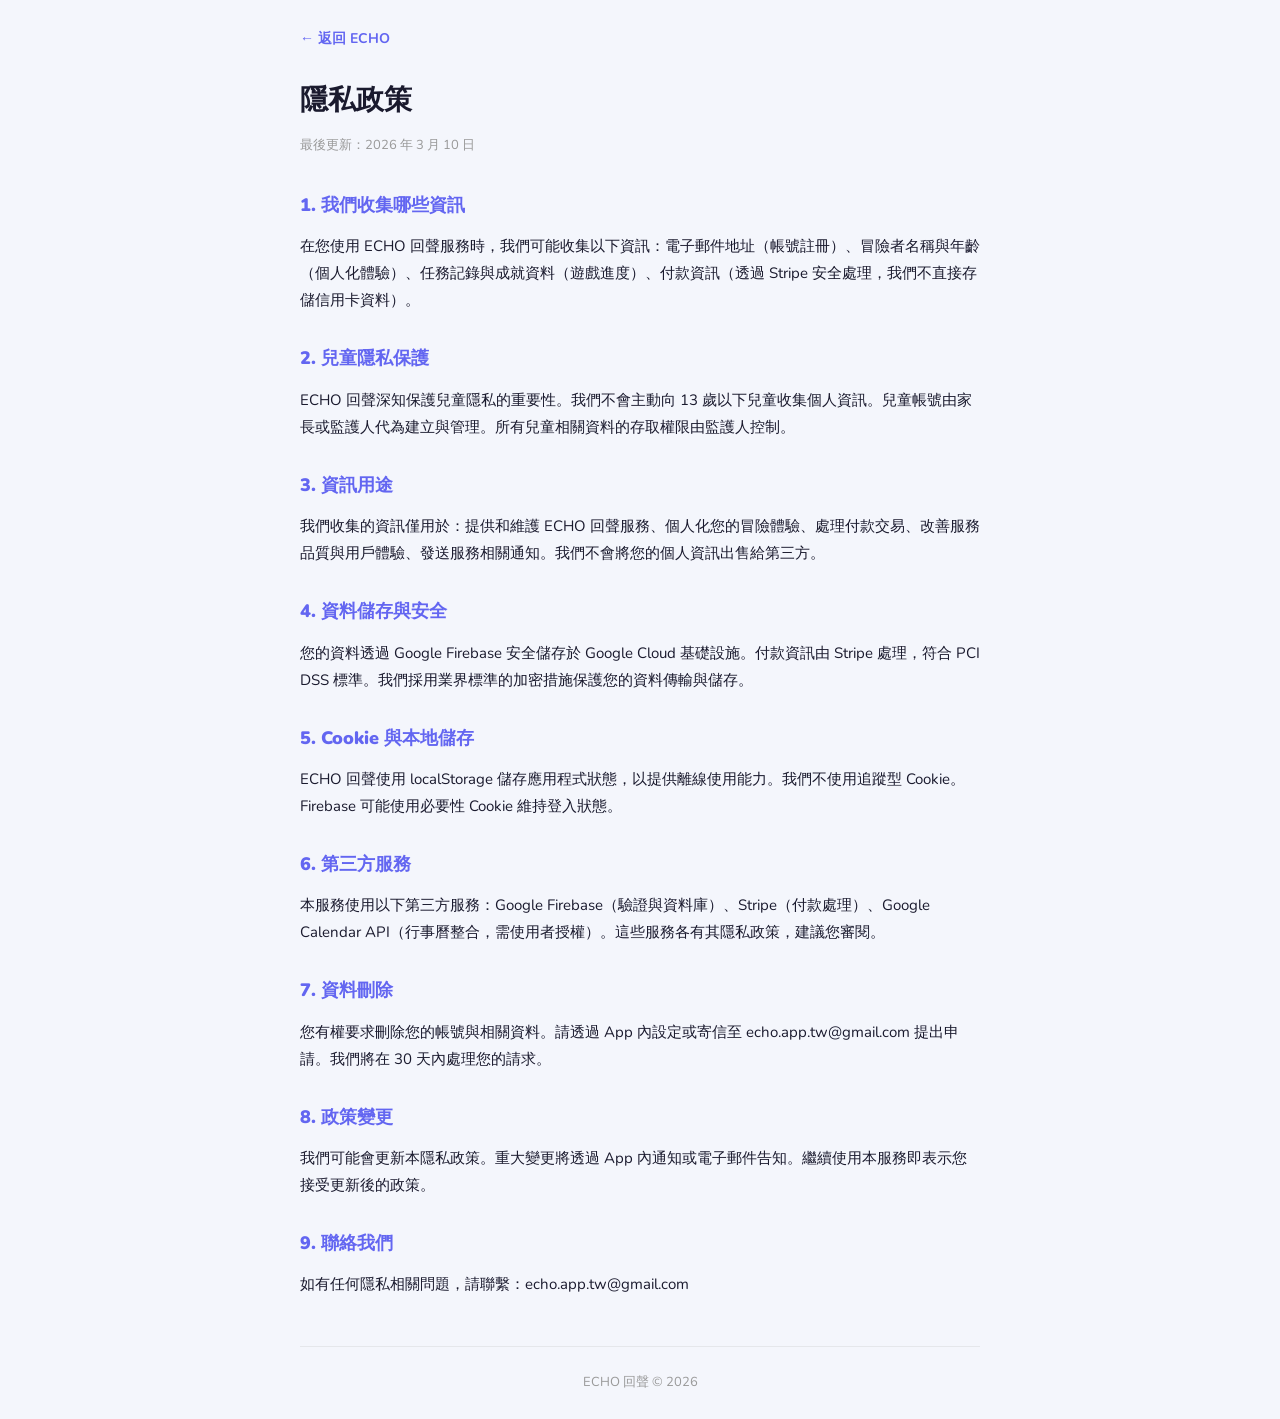
==== privacy.html @ db491007 "V1.04 — Firebase Auth + Firestore + Stripe Payment 整合 - 新增 Google 登入 (firebase-auth.js) + Firestore " ====
<!DOCTYPE html>
<html lang="zh-TW">
<head>
    <meta charset="UTF-8">
    <meta name="viewport" content="width=device-width, initial-scale=1.0">
    <title>隱私政策 — ECHO 回聲</title>
    <link href="https://fonts.googleapis.com/css2?family=Nunito:wght@400;700;900&display=swap" rel="stylesheet">
    <style>
        * { margin:0; padding:0; box-sizing:border-box; }
        body { font-family:'Nunito',sans-serif; background:#F4F6FC; color:#1a1a2e; line-height:1.8; padding:24px; }
        .container { max-width:680px; margin:0 auto; }
        .back { display:inline-flex; align-items:center; gap:6px; color:#6366F1; font-weight:700; text-decoration:none; margin-bottom:24px; font-size:14px; }
        h1 { font-size:28px; font-weight:900; color:#1a1a2e; margin-bottom:8px; }
        .date { font-size:13px; color:#999; margin-bottom:32px; }
        h2 { font-size:18px; font-weight:900; color:#6366F1; margin:28px 0 12px; }
        p { margin-bottom:16px; font-size:15px; }
        .footer { margin-top:48px; padding-top:24px; border-top:1px solid #e5e7eb; font-size:13px; color:#999; text-align:center; }
    </style>
</head>
<body>
    <div class="container">
        <a href="/" class="back">← 返回 ECHO</a>
        <h1>隱私政策</h1>
        <p class="date">最後更新：2026 年 3 月 10 日</p>

        <h2>1. 我們收集哪些資訊</h2>
        <p>在您使用 ECHO 回聲服務時，我們可能收集以下資訊：電子郵件地址（帳號註冊）、冒險者名稱與年齡（個人化體驗）、任務記錄與成就資料（遊戲進度）、付款資訊（透過 Stripe 安全處理，我們不直接存儲信用卡資料）。</p>

        <h2>2. 兒童隱私保護</h2>
        <p>ECHO 回聲深知保護兒童隱私的重要性。我們不會主動向 13 歲以下兒童收集個人資訊。兒童帳號由家長或監護人代為建立與管理。所有兒童相關資料的存取權限由監護人控制。</p>

        <h2>3. 資訊用途</h2>
        <p>我們收集的資訊僅用於：提供和維護 ECHO 回聲服務、個人化您的冒險體驗、處理付款交易、改善服務品質與用戶體驗、發送服務相關通知。我們不會將您的個人資訊出售給第三方。</p>

        <h2>4. 資料儲存與安全</h2>
        <p>您的資料透過 Google Firebase 安全儲存於 Google Cloud 基礎設施。付款資訊由 Stripe 處理，符合 PCI DSS 標準。我們採用業界標準的加密措施保護您的資料傳輸與儲存。</p>

        <h2>5. Cookie 與本地儲存</h2>
        <p>ECHO 回聲使用 localStorage 儲存應用程式狀態，以提供離線使用能力。我們不使用追蹤型 Cookie。Firebase 可能使用必要性 Cookie 維持登入狀態。</p>

        <h2>6. 第三方服務</h2>
        <p>本服務使用以下第三方服務：Google Firebase（驗證與資料庫）、Stripe（付款處理）、Google Calendar API（行事曆整合，需使用者授權）。這些服務各有其隱私政策，建議您審閱。</p>

        <h2>7. 資料刪除</h2>
        <p>您有權要求刪除您的帳號與相關資料。請透過 App 內設定或寄信至 echo.app.tw@gmail.com 提出申請。我們將在 30 天內處理您的請求。</p>

        <h2>8. 政策變更</h2>
        <p>我們可能會更新本隱私政策。重大變更將透過 App 內通知或電子郵件告知。繼續使用本服務即表示您接受更新後的政策。</p>

        <h2>9. 聯絡我們</h2>
        <p>如有任何隱私相關問題，請聯繫：echo.app.tw@gmail.com</p>

        <div class="footer">ECHO 回聲 &copy; 2026</div>
    </div>
</body>
</html>
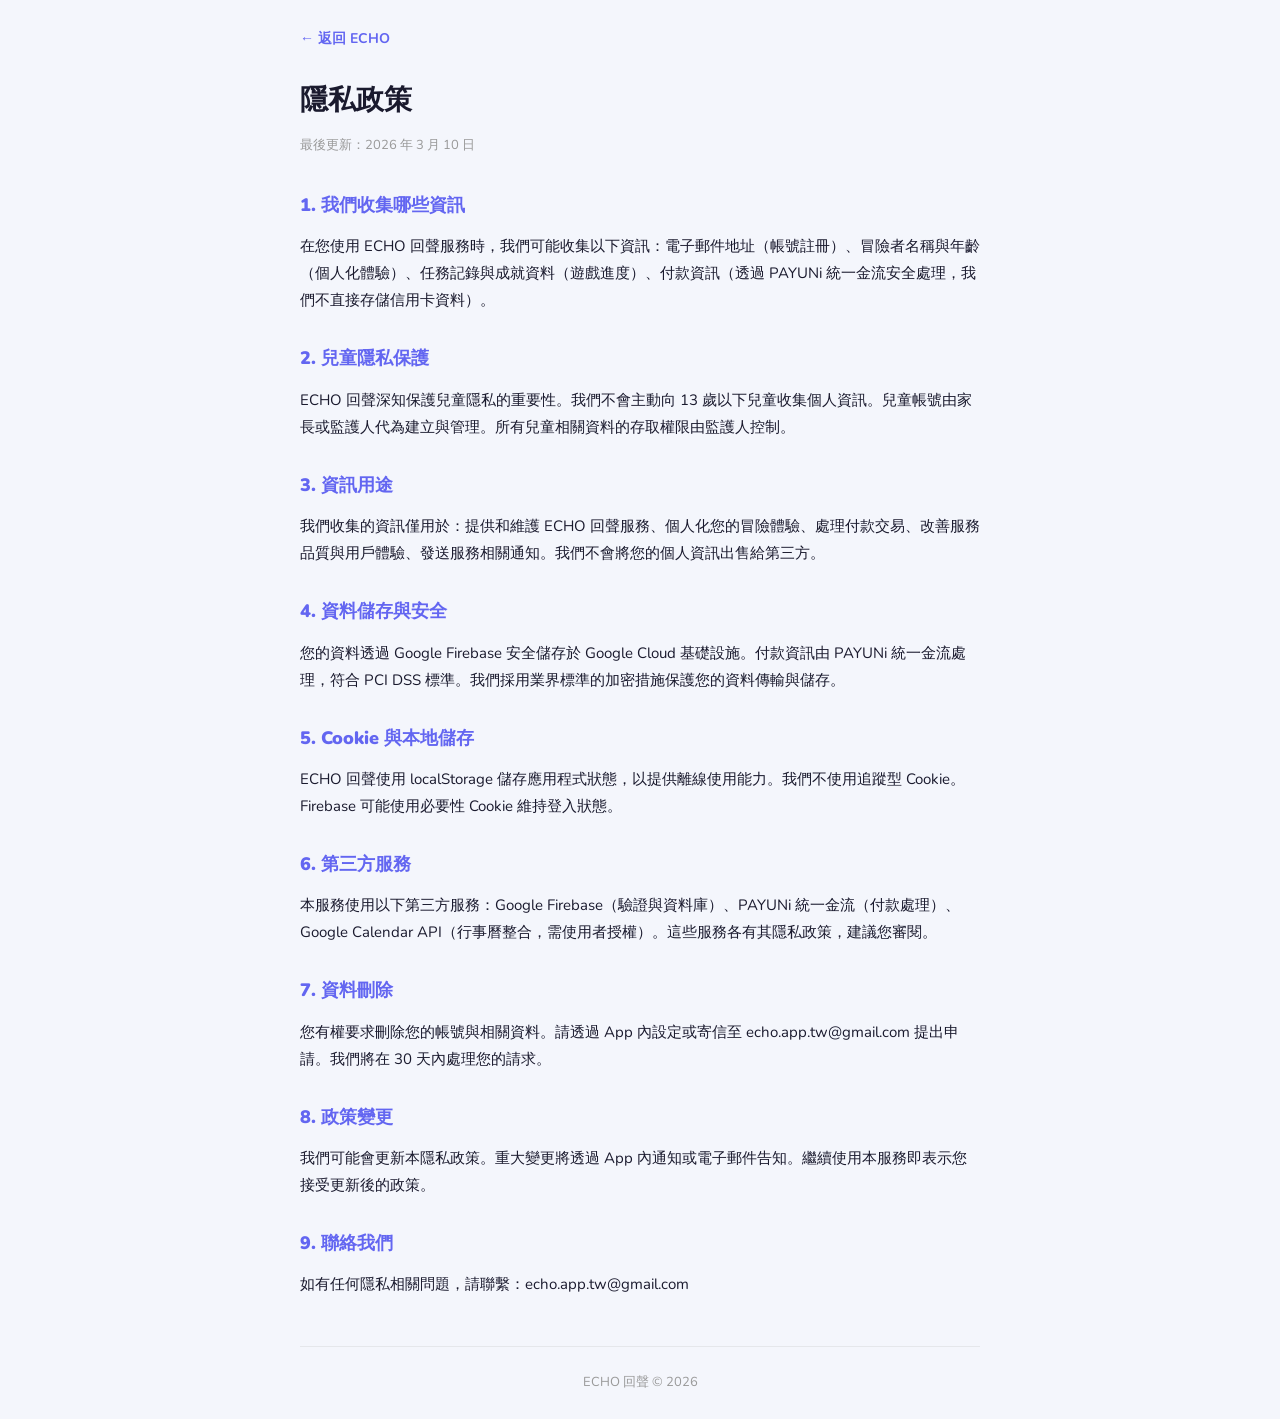
==== commit 92a9ac76: "V1.07 — PAYUNi 金流整合（POC Demo 模式） - 移除 Stripe SDK 與所有 Stripe 相關程式碼 - 重寫 payment.js：PAYUNi UPP placeho" ====
--- a/privacy.html
+++ b/privacy.html
@@ -24,7 +24,7 @@
         <p class="date">最後更新：2026 年 3 月 10 日</p>
 
         <h2>1. 我們收集哪些資訊</h2>
-        <p>在您使用 ECHO 回聲服務時，我們可能收集以下資訊：電子郵件地址（帳號註冊）、冒險者名稱與年齡（個人化體驗）、任務記錄與成就資料（遊戲進度）、付款資訊（透過 Stripe 安全處理，我們不直接存儲信用卡資料）。</p>
+        <p>在您使用 ECHO 回聲服務時，我們可能收集以下資訊：電子郵件地址（帳號註冊）、冒險者名稱與年齡（個人化體驗）、任務記錄與成就資料（遊戲進度）、付款資訊（透過 PAYUNi 統一金流安全處理，我們不直接存儲信用卡資料）。</p>
 
         <h2>2. 兒童隱私保護</h2>
         <p>ECHO 回聲深知保護兒童隱私的重要性。我們不會主動向 13 歲以下兒童收集個人資訊。兒童帳號由家長或監護人代為建立與管理。所有兒童相關資料的存取權限由監護人控制。</p>
@@ -33,13 +33,13 @@
         <p>我們收集的資訊僅用於：提供和維護 ECHO 回聲服務、個人化您的冒險體驗、處理付款交易、改善服務品質與用戶體驗、發送服務相關通知。我們不會將您的個人資訊出售給第三方。</p>
 
         <h2>4. 資料儲存與安全</h2>
-        <p>您的資料透過 Google Firebase 安全儲存於 Google Cloud 基礎設施。付款資訊由 Stripe 處理，符合 PCI DSS 標準。我們採用業界標準的加密措施保護您的資料傳輸與儲存。</p>
+        <p>您的資料透過 Google Firebase 安全儲存於 Google Cloud 基礎設施。付款資訊由 PAYUNi 統一金流處理，符合 PCI DSS 標準。我們採用業界標準的加密措施保護您的資料傳輸與儲存。</p>
 
         <h2>5. Cookie 與本地儲存</h2>
         <p>ECHO 回聲使用 localStorage 儲存應用程式狀態，以提供離線使用能力。我們不使用追蹤型 Cookie。Firebase 可能使用必要性 Cookie 維持登入狀態。</p>
 
         <h2>6. 第三方服務</h2>
-        <p>本服務使用以下第三方服務：Google Firebase（驗證與資料庫）、Stripe（付款處理）、Google Calendar API（行事曆整合，需使用者授權）。這些服務各有其隱私政策，建議您審閱。</p>
+        <p>本服務使用以下第三方服務：Google Firebase（驗證與資料庫）、PAYUNi 統一金流（付款處理）、Google Calendar API（行事曆整合，需使用者授權）。這些服務各有其隱私政策，建議您審閱。</p>
 
         <h2>7. 資料刪除</h2>
         <p>您有權要求刪除您的帳號與相關資料。請透過 App 內設定或寄信至 echo.app.tw@gmail.com 提出申請。我們將在 30 天內處理您的請求。</p>
